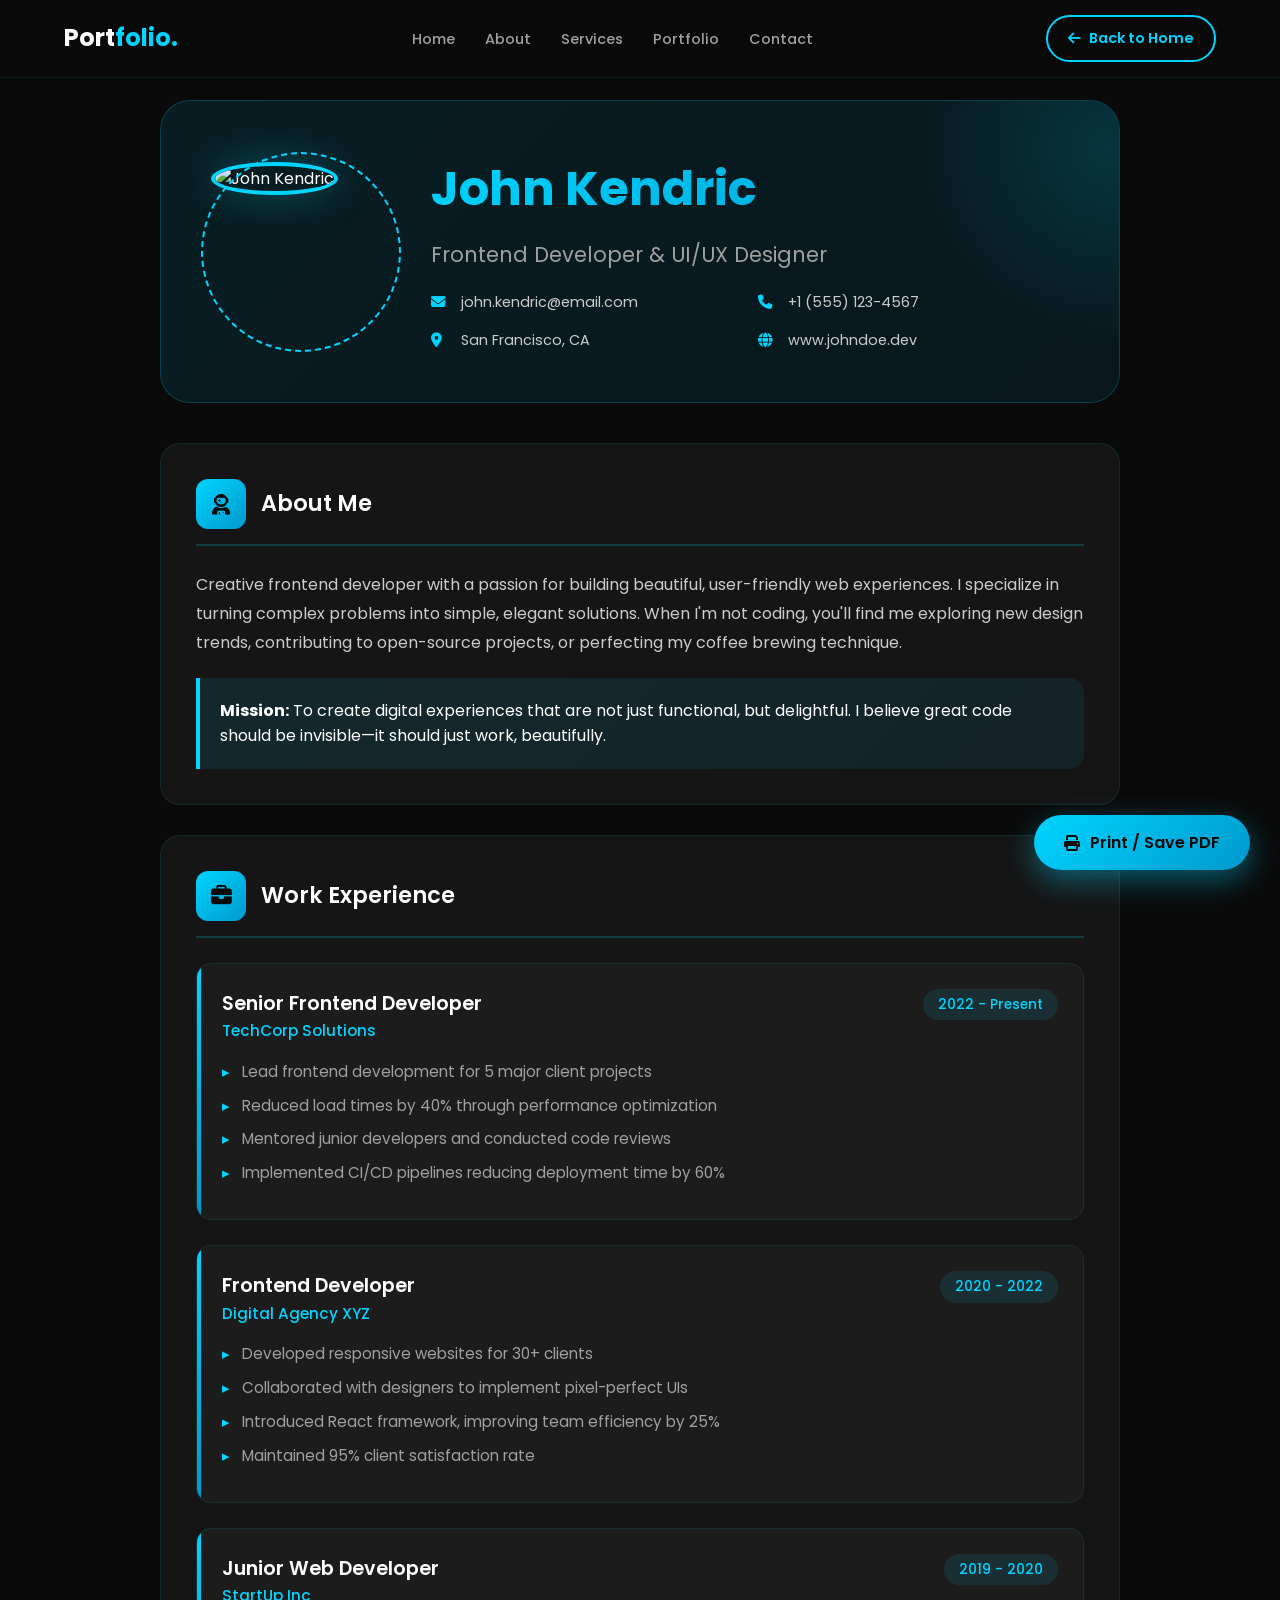
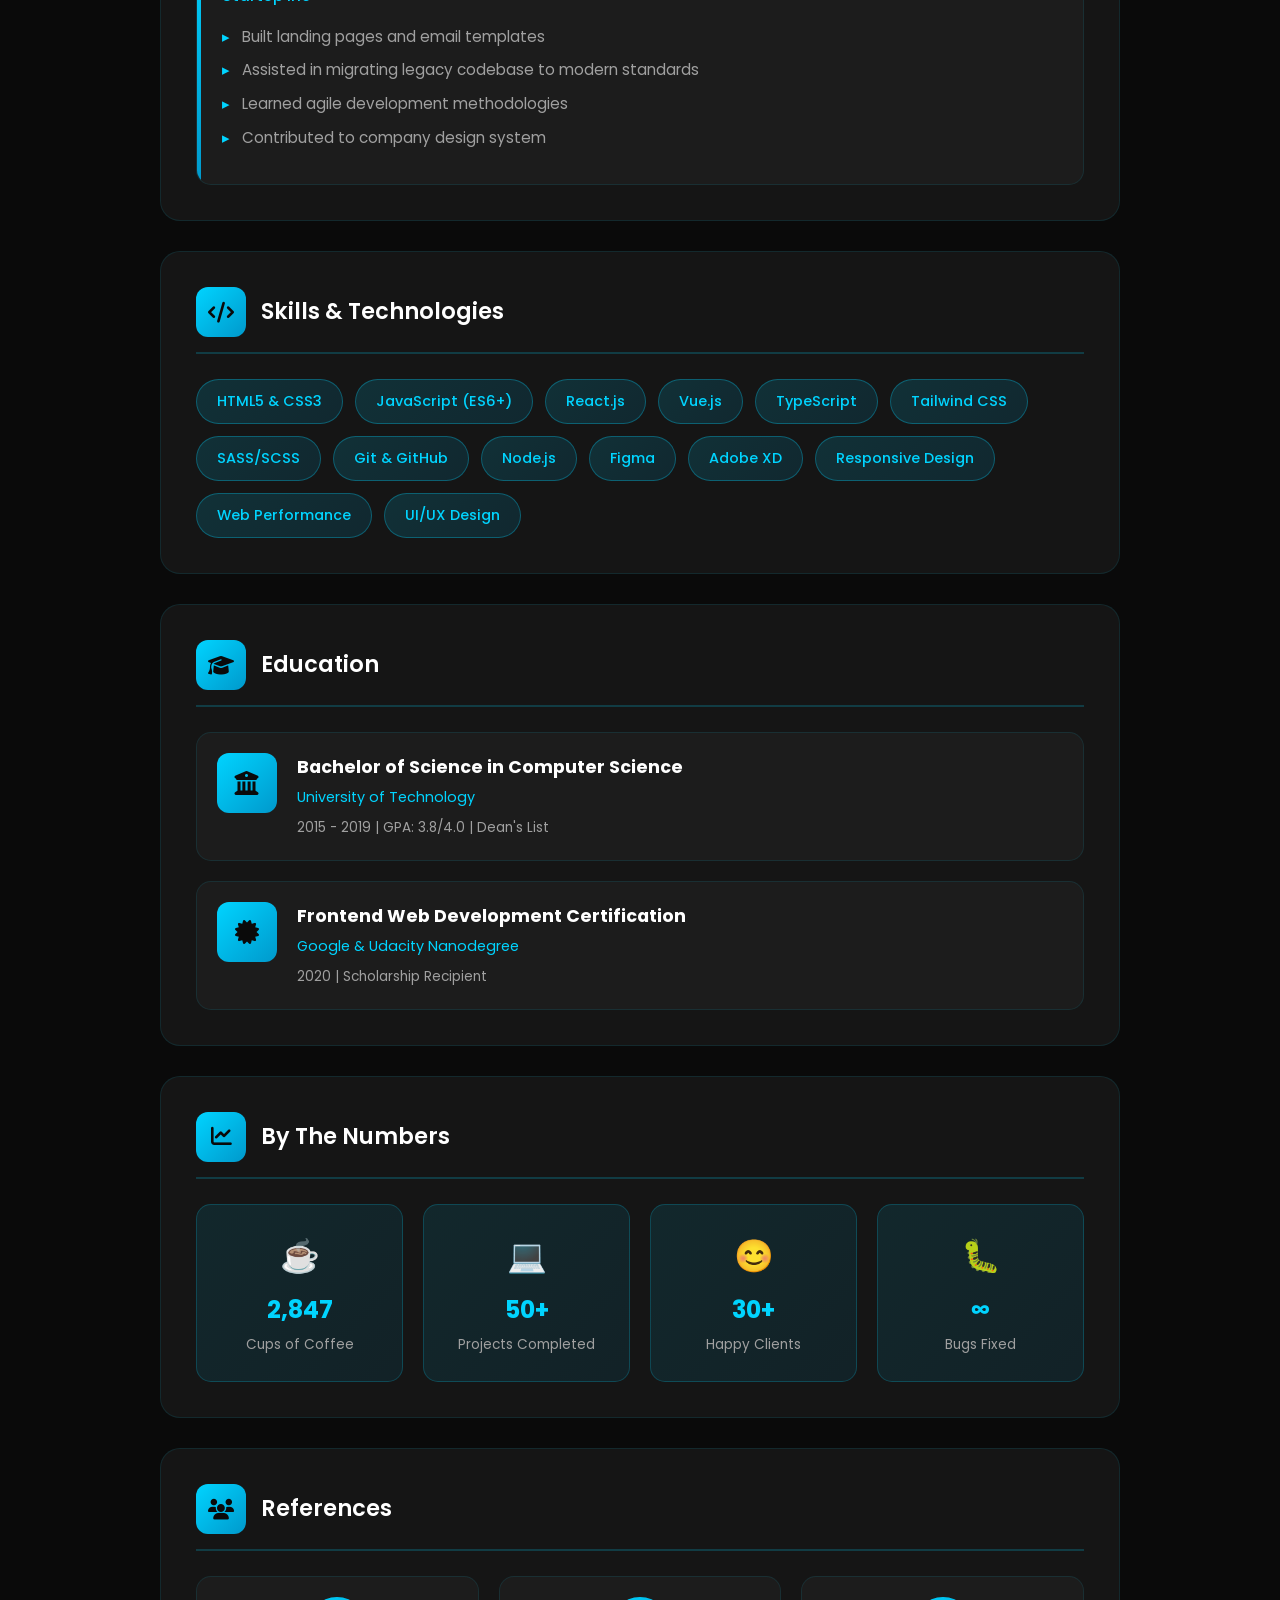
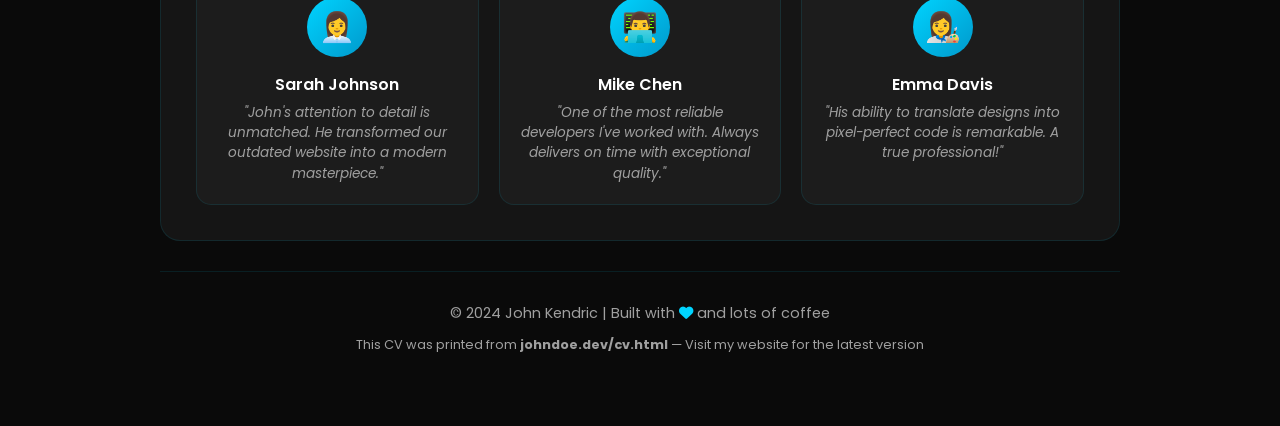
==== cv.html @ b143060a "first commit" ====
<!DOCTYPE html>
<html lang="en">
<head>
    <meta charset="UTF-8">
    <meta name="viewport" content="width=device-width, initial-scale=1.0">
    <title>John Kendric - CV</title>
    <link href="https://fonts.googleapis.com/css2?family=Poppins:wght@300;400;500;600;700&display=swap" rel="stylesheet">
    <link rel="stylesheet" href="https://cdnjs.cloudflare.com/ajax/libs/font-awesome/6.4.0/css/all.min.css">
    <style>
        * {
            margin: 0;
            padding: 0;
            box-sizing: border-box;
        }

        :root {
            --primary: #00d4ff;
            --primary-dark: #0099cc;
            --bg-dark: #0a0a0a;
            --bg-card: #151515;
            --text-white: #ffffff;
            --text-gray: #a0a0a0;
            --text-light: #cccccc;
        }

        body {
            font-family: 'Poppins', sans-serif;
            background: var(--bg-dark);
            color: var(--text-white);
            min-height: 100vh;
            line-height: 1.6;
        }

        /* Navigation Bar */
        .navbar {
            position: fixed;
            top: 0;
            left: 0;
            right: 0;
            background: rgba(10, 10, 10, 0.95);
            backdrop-filter: blur(20px);
            padding: 15px 5%;
            display: flex;
            justify-content: space-between;
            align-items: center;
            z-index: 1000;
            border-bottom: 1px solid rgba(0, 212, 255, 0.1);
        }

        .nav-logo {
            font-size: 1.5rem;
            font-weight: 700;
            color: var(--text-white);
            text-decoration: none;
        }

        .nav-logo span {
            color: var(--primary);
        }

        .nav-links {
            display: flex;
            gap: 30px;
            list-style: none;
        }

        .nav-links a {
            color: var(--text-gray);
            text-decoration: none;
            font-weight: 500;
            font-size: 0.9rem;
            transition: all 0.3s ease;
            position: relative;
        }

        .nav-links a:hover {
            color: var(--primary);
        }

        .nav-links a::after {
            content: '';
            position: absolute;
            bottom: -5px;
            left: 0;
            width: 0;
            height: 2px;
            background: var(--primary);
            transition: width 0.3s ease;
        }

        .nav-links a:hover::after {
            width: 100%;
        }

        .back-btn {
            display: flex;
            align-items: center;
            gap: 8px;
            background: transparent;
            border: 2px solid var(--primary);
            color: var(--primary);
            padding: 10px 20px;
            border-radius: 30px;
            text-decoration: none;
            font-weight: 600;
            font-size: 0.9rem;
            transition: all 0.3s ease;
            cursor: pointer;
        }

        .back-btn:hover {
            background: var(--primary);
            color: var(--bg-dark);
            transform: translateX(-5px);
        }

        /* Main Container */
        .cv-container {
            max-width: 1000px;
            margin: 0 auto;
            padding: 100px 20px 40px;
        }

        /* Hero Section */
        .cv-hero {
            background: linear-gradient(135deg, rgba(0, 212, 255, 0.1) 0%, rgba(0, 153, 204, 0.1) 100%);
            border: 1px solid rgba(0, 212, 255, 0.2);
            border-radius: 30px;
            padding: 50px;
            margin-bottom: 40px;
            position: relative;
            overflow: hidden;
        }

        .cv-hero::before {
            content: '';
            position: absolute;
            top: -50%;
            right: -20%;
            width: 400px;
            height: 400px;
            background: radial-gradient(circle, rgba(0, 212, 255, 0.15) 0%, transparent 70%);
            border-radius: 50%;
        }

        .hero-content {
            display: flex;
            gap: 40px;
            align-items: center;
            position: relative;
            z-index: 1;
        }

        .profile-section {
            flex-shrink: 0;
        }

        .profile-img-container {
            position: relative;
            width: 180px;
            height: 180px;
        }

        .profile-img {
            width: 100%;
            height: 100%;
            border-radius: 50%;
            object-fit: cover;
            border: 4px solid var(--primary);
            box-shadow: 0 0 40px rgba(0, 212, 255, 0.3);
        }

        .profile-ring {
            position: absolute;
            top: -10px;
            left: -10px;
            right: -10px;
            bottom: -10px;
            border: 2px dashed var(--primary);
            border-radius: 50%;
            animation: spin 20s linear infinite;
        }

        @keyframes spin {
            from { transform: rotate(0deg); }
            to { transform: rotate(360deg); }
        }

        .hero-text {
            flex: 1;
        }

        .name {
            font-size: 3rem;
            font-weight: 700;
            margin-bottom: 10px;
            background: linear-gradient(135deg, var(--primary) 0%, var(--primary-dark) 100%);
            -webkit-background-clip: text;
            -webkit-text-fill-color: transparent;
            background-clip: text;
        }

        .title {
            font-size: 1.3rem;
            color: var(--text-gray);
            margin-bottom: 20px;
        }

        .contact-grid {
            display: grid;
            grid-template-columns: repeat(2, 1fr);
            gap: 15px;
        }

        .contact-item {
            display: flex;
            align-items: center;
            gap: 10px;
            color: var(--text-light);
            font-size: 0.9rem;
        }

        .contact-item i {
            color: var(--primary);
            width: 20px;
        }

        /* Section Styling */
        .section {
            background: var(--bg-card);
            border-radius: 20px;
            padding: 35px;
            margin-bottom: 30px;
            border: 1px solid rgba(0, 212, 255, 0.1);
            transition: all 0.3s ease;
        }

        .section:hover {
            border-color: rgba(0, 212, 255, 0.3);
            transform: translateY(-5px);
            box-shadow: 0 20px 40px rgba(0, 0, 0, 0.3);
        }

        .section-header {
            display: flex;
            align-items: center;
            gap: 15px;
            margin-bottom: 25px;
            padding-bottom: 15px;
            border-bottom: 2px solid rgba(0, 212, 255, 0.2);
        }

        .section-icon {
            width: 50px;
            height: 50px;
            background: linear-gradient(135deg, var(--primary) 0%, var(--primary-dark) 100%);
            border-radius: 12px;
            display: flex;
            align-items: center;
            justify-content: center;
            font-size: 1.3rem;
            color: var(--bg-dark);
        }

        .section-title {
            font-size: 1.4rem;
            font-weight: 600;
            color: var(--text-white);
        }

        /* About Section */
        .about-text {
            color: var(--text-light);
            font-size: 1rem;
            line-height: 1.8;
        }

        .highlight-box {
            background: linear-gradient(135deg, rgba(0, 212, 255, 0.1) 0%, rgba(0, 153, 204, 0.1) 100%);
            border-left: 4px solid var(--primary);
            padding: 20px;
            border-radius: 0 15px 15px 0;
            margin-top: 20px;
        }

        /* Experience Cards */
        .experience-list {
            display: flex;
            flex-direction: column;
            gap: 25px;
        }

        .job-card {
            background: rgba(255, 255, 255, 0.03);
            border-radius: 15px;
            padding: 25px;
            border: 1px solid rgba(0, 212, 255, 0.1);
            position: relative;
            overflow: hidden;
            transition: all 0.3s ease;
        }

        .job-card::before {
            content: '';
            position: absolute;
            left: 0;
            top: 0;
            bottom: 0;
            width: 4px;
            background: linear-gradient(180deg, var(--primary) 0%, var(--primary-dark) 100%);
        }

        .job-card:hover {
            background: rgba(255, 255, 255, 0.05);
            transform: translateX(10px);
        }

        .job-header {
            display: flex;
            justify-content: space-between;
            align-items: start;
            margin-bottom: 15px;
            flex-wrap: wrap;
            gap: 10px;
        }

        .job-title {
            font-size: 1.2rem;
            font-weight: 600;
            color: var(--text-white);
        }

        .job-company {
            color: var(--primary);
            font-weight: 500;
            font-size: 0.95rem;
        }

        .job-date {
            background: rgba(0, 212, 255, 0.1);
            color: var(--primary);
            padding: 5px 15px;
            border-radius: 20px;
            font-size: 0.85rem;
            font-weight: 500;
        }

        .job-desc {
            color: var(--text-gray);
            font-size: 0.95rem;
            line-height: 1.7;
        }

        .job-desc ul {
            list-style: none;
            padding: 0;
        }

        .job-desc li {
            padding-left: 20px;
            position: relative;
            margin-bottom: 8px;
        }

        .job-desc li::before {
            content: '▸';
            position: absolute;
            left: 0;
            color: var(--primary);
        }

        /* Skills Grid */
        .skills-container {
            display: flex;
            flex-wrap: wrap;
            gap: 12px;
        }

        .skill-tag {
            background: linear-gradient(135deg, rgba(0, 212, 255, 0.15) 0%, rgba(0, 153, 204, 0.15) 100%);
            border: 1px solid rgba(0, 212, 255, 0.3);
            color: var(--primary);
            padding: 10px 20px;
            border-radius: 25px;
            font-size: 0.9rem;
            font-weight: 500;
            transition: all 0.3s ease;
            cursor: default;
        }

        .skill-tag:hover {
            background: var(--primary);
            color: var(--bg-dark);
            transform: scale(1.05);
        }

        /* Education */
        .education-list {
            display: flex;
            flex-direction: column;
            gap: 20px;
        }

        .edu-card {
            display: flex;
            gap: 20px;
            align-items: start;
            background: rgba(255, 255, 255, 0.03);
            padding: 20px;
            border-radius: 15px;
            border: 1px solid rgba(0, 212, 255, 0.1);
        }

        .edu-icon-box {
            width: 60px;
            height: 60px;
            background: linear-gradient(135deg, var(--primary) 0%, var(--primary-dark) 100%);
            border-radius: 12px;
            display: flex;
            align-items: center;
            justify-content: center;
            font-size: 1.5rem;
            color: var(--bg-dark);
            flex-shrink: 0;
        }

        .edu-content h4 {
            color: var(--text-white);
            margin-bottom: 5px;
            font-size: 1.1rem;
        }

        .edu-content p {
            color: var(--primary);
            font-size: 0.9rem;
            margin-bottom: 5px;
        }

        .edu-content small {
            color: var(--text-gray);
            font-size: 0.85rem;
        }

        /* Stats Grid */
        .stats-grid {
            display: grid;
            grid-template-columns: repeat(4, 1fr);
            gap: 20px;
        }

        .stat-card {
            background: linear-gradient(135deg, rgba(0, 212, 255, 0.1) 0%, rgba(0, 153, 204, 0.1) 100%);
            border: 1px solid rgba(0, 212, 255, 0.2);
            border-radius: 15px;
            padding: 25px;
            text-align: center;
            transition: all 0.3s ease;
        }

        .stat-card:hover {
            transform: translateY(-5px);
            border-color: var(--primary);
        }

        .stat-icon {
            font-size: 2rem;
            margin-bottom: 10px;
        }

        .stat-value {
            font-size: 1.5rem;
            font-weight: 700;
            color: var(--primary);
            display: block;
        }

        .stat-label {
            font-size: 0.85rem;
            color: var(--text-gray);
            margin-top: 5px;
        }

        /* References */
        .ref-grid {
            display: grid;
            grid-template-columns: repeat(3, 1fr);
            gap: 20px;
        }

        .ref-card {
            background: rgba(255, 255, 255, 0.03);
            border: 1px solid rgba(0, 212, 255, 0.1);
            border-radius: 15px;
            padding: 20px;
            text-align: center;
            transition: all 0.3s ease;
        }

        .ref-card:hover {
            border-color: var(--primary);
            transform: translateY(-5px);
        }

        .ref-avatar {
            width: 60px;
            height: 60px;
            border-radius: 50%;
            background: linear-gradient(135deg, var(--primary) 0%, var(--primary-dark) 100%);
            display: flex;
            align-items: center;
            justify-content: center;
            margin: 0 auto 15px;
            font-size: 1.8rem;
        }

        .ref-name {
            font-weight: 600;
            color: var(--text-white);
            margin-bottom: 5px;
        }

        .ref-quote {
            font-size: 0.85rem;
            color: var(--text-gray);
            font-style: italic;
            line-height: 1.5;
        }

        /* Print Button */
        .print-btn {
            position: fixed;
            bottom: 30px;
            right: 30px;
            background: linear-gradient(135deg, var(--primary) 0%, var(--primary-dark) 100%);
            color: var(--bg-dark);
            border: none;
            padding: 15px 30px;
            border-radius: 50px;
            font-family: 'Poppins', sans-serif;
            font-weight: 600;
            font-size: 1rem;
            cursor: pointer;
            box-shadow: 0 10px 30px rgba(0, 212, 255, 0.4);
            transition: all 0.3s ease;
            display: flex;
            align-items: center;
            gap: 10px;
            z-index: 999;
        }

        .print-btn:hover {
            transform: translateY(-5px);
            box-shadow: 0 15px 40px rgba(0, 212, 255, 0.5);
        }

        /* Footer */
        .cv-footer {
            text-align: center;
            padding: 30px;
            color: var(--text-gray);
            font-size: 0.9rem;
            border-top: 1px solid rgba(0, 212, 255, 0.1);
            margin-top: 20px;
        }

        /* Responsive */
        @media (max-width: 768px) {
            .navbar {
                padding: 15px 20px;
            }

            .nav-links {
                display: none;
            }

            .cv-container {
                padding: 80px 15px 20px;
            }

            .cv-hero {
                padding: 30px 20px;
            }

            .hero-content {
                flex-direction: column;
                text-align: center;
            }

            .profile-img-container {
                width: 150px;
                height: 150px;
            }

            .name {
                font-size: 2rem;
            }

            .contact-grid {
                grid-template-columns: 1fr;
            }

            .section {
                padding: 25px 20px;
            }

            .stats-grid {
                grid-template-columns: repeat(2, 1fr);
            }

            .ref-grid {
                grid-template-columns: 1fr;
            }

            .job-header {
                flex-direction: column;
            }

            .print-btn {
                bottom: 20px;
                right: 20px;
                padding: 12px 20px;
                font-size: 0.9rem;
            }
        }

        /* Print Styles */
        @media print {
            body {
                background: white;
                color: black;
            }

            .navbar {
                position: relative;
                background: white;
                border-bottom: 2px solid #00d4ff;
            }

            .nav-logo {
                color: black;
            }

            .back-btn {
                border-color: #00d4ff;
                color: #00d4ff;
            }

            .cv-container {
                padding: 20px;
            }

            .section {
                background: white;
                border: 2px solid #eee;
                page-break-inside: avoid;
            }

            .cv-hero {
                background: linear-gradient(135deg, #f0f9ff 0%, #e0f2fe 100%);
                border: 2px solid #00d4ff;
            }

            .job-card, .edu-card, .ref-card, .stat-card {
                background: #f9fafb;
                border: 1px solid #e5e7eb;
            }

            .skill-tag {
                background: #f0f9ff;
                border: 1px solid #00d4ff;
                color: #0099cc;
            }

            .name {
                background: none;
                -webkit-text-fill-color: #0099cc;
                color: #0099cc;
            }

            .section-title, .job-title, .edu-content h4, .ref-name {
                color: black;
            }

            .about-text, .job-desc, .contact-item, .stat-label, .ref-quote {
                color: #374151;
            }

            .print-btn {
                display: none;
            }

            .cv-footer {
                color: #6b7280;
                border-top: 2px solid #e5e7eb;
            }
        }
    </style>
<base target="_blank">
</head>
<body>
    <!-- Navigation -->
    <nav class="navbar">
        <a href="index.html" class="nav-logo">Port<span>folio.</span></a>
        <ul class="nav-links">
            <li><a href="index.html">Home</a></li>
            <li><a href="index.html#about">About</a></li>
            <li><a href="index.html#services">Services</a></li>
            <li><a href="index.html#portfolio">Portfolio</a></li>
            <li><a href="index.html#contact">Contact</a></li>
        </ul>
        <a href="index.html" class="back-btn">
            <i class="fas fa-arrow-left"></i> Back to Home
        </a>
    </nav>

    <!-- Main CV Container -->
    <div class="cv-container">
        <!-- Hero Section -->
        <div class="cv-hero">
            <div class="hero-content">
                <div class="profile-section">
                    <div class="profile-img-container">
                        <div class="profile-ring"></div>
                        <img src="https://images.unsplash.com/photo-1507003211169-0a1dd7228f2d?w=400&h=400&fit=crop&crop=face" alt="John Kendric" class="profile-img">
                    </div>
                </div>
                <div class="hero-text">
                    <h1 class="name">John Kendric</h1>
                    <p class="title">Frontend Developer & UI/UX Designer</p>
                    <div class="contact-grid">
                        <div class="contact-item">
                            <i class="fas fa-envelope"></i>
                            <span>john.kendric@email.com</span>
                        </div>
                        <div class="contact-item">
                            <i class="fas fa-phone"></i>
                            <span>+1 (555) 123-4567</span>
                        </div>
                        <div class="contact-item">
                            <i class="fas fa-map-marker-alt"></i>
                            <span>San Francisco, CA</span>
                        </div>
                        <div class="contact-item">
                            <i class="fas fa-globe"></i>
                            <span>www.johndoe.dev</span>
                        </div>
                    </div>
                </div>
            </div>
        </div>

        <!-- About Section -->
        <div class="section">
            <div class="section-header">
                <div class="section-icon">
                    <i class="fas fa-user-astronaut"></i>
                </div>
                <h2 class="section-title">About Me</h2>
            </div>
            <p class="about-text">
                Creative frontend developer with a passion for building beautiful, user-friendly web experiences. I specialize in turning complex problems into simple, elegant solutions. When I'm not coding, you'll find me exploring new design trends, contributing to open-source projects, or perfecting my coffee brewing technique.
            </p>
            <div class="highlight-box">
                <strong>Mission:</strong> To create digital experiences that are not just functional, but delightful. I believe great code should be invisible—it should just work, beautifully.
            </div>
        </div>

        <!-- Experience Section -->
        <div class="section">
            <div class="section-header">
                <div class="section-icon">
                    <i class="fas fa-briefcase"></i>
                </div>
                <h2 class="section-title">Work Experience</h2>
            </div>
            <div class="experience-list">
                <div class="job-card">
                    <div class="job-header">
                        <div>
                            <div class="job-title">Senior Frontend Developer</div>
                            <div class="job-company">TechCorp Solutions</div>
                        </div>
                        <div class="job-date">2022 - Present</div>
                    </div>
                    <div class="job-desc">
                        <ul>
                            <li>Lead frontend development for 5 major client projects</li>
                            <li>Reduced load times by 40% through performance optimization</li>
                            <li>Mentored junior developers and conducted code reviews</li>
                            <li>Implemented CI/CD pipelines reducing deployment time by 60%</li>
                        </ul>
                    </div>
                </div>

                <div class="job-card">
                    <div class="job-header">
                        <div>
                            <div class="job-title">Frontend Developer</div>
                            <div class="job-company">Digital Agency XYZ</div>
                        </div>
                        <div class="job-date">2020 - 2022</div>
                    </div>
                    <div class="job-desc">
                        <ul>
                            <li>Developed responsive websites for 30+ clients</li>
                            <li>Collaborated with designers to implement pixel-perfect UIs</li>
                            <li>Introduced React framework, improving team efficiency by 25%</li>
                            <li>Maintained 95% client satisfaction rate</li>
                        </ul>
                    </div>
                </div>

                <div class="job-card">
                    <div class="job-header">
                        <div>
                            <div class="job-title">Junior Web Developer</div>
                            <div class="job-company">StartUp Inc</div>
                        </div>
                        <div class="job-date">2019 - 2020</div>
                    </div>
                    <div class="job-desc">
                        <ul>
                            <li>Built landing pages and email templates</li>
                            <li>Assisted in migrating legacy codebase to modern standards</li>
                            <li>Learned agile development methodologies</li>
                            <li>Contributed to company design system</li>
                        </ul>
                    </div>
                </div>
            </div>
        </div>

        <!-- Skills Section -->
        <div class="section">
            <div class="section-header">
                <div class="section-icon">
                    <i class="fas fa-code"></i>
                </div>
                <h2 class="section-title">Skills & Technologies</h2>
            </div>
            <div class="skills-container">
                <span class="skill-tag">HTML5 & CSS3</span>
                <span class="skill-tag">JavaScript (ES6+)</span>
                <span class="skill-tag">React.js</span>
                <span class="skill-tag">Vue.js</span>
                <span class="skill-tag">TypeScript</span>
                <span class="skill-tag">Tailwind CSS</span>
                <span class="skill-tag">SASS/SCSS</span>
                <span class="skill-tag">Git & GitHub</span>
                <span class="skill-tag">Node.js</span>
                <span class="skill-tag">Figma</span>
                <span class="skill-tag">Adobe XD</span>
                <span class="skill-tag">Responsive Design</span>
                <span class="skill-tag">Web Performance</span>
                <span class="skill-tag">UI/UX Design</span>
            </div>
        </div>

        <!-- Education Section -->
        <div class="section">
            <div class="section-header">
                <div class="section-icon">
                    <i class="fas fa-graduation-cap"></i>
                </div>
                <h2 class="section-title">Education</h2>
            </div>
            <div class="education-list">
                <div class="edu-card">
                    <div class="edu-icon-box">
                        <i class="fas fa-university"></i>
                    </div>
                    <div class="edu-content">
                        <h4>Bachelor of Science in Computer Science</h4>
                        <p>University of Technology</p>
                        <small>2015 - 2019 | GPA: 3.8/4.0 | Dean's List</small>
                    </div>
                </div>
                <div class="edu-card">
                    <div class="edu-icon-box">
                        <i class="fas fa-certificate"></i>
                    </div>
                    <div class="edu-content">
                        <h4>Frontend Web Development Certification</h4>
                        <p>Google & Udacity Nanodegree</p>
                        <small>2020 | Scholarship Recipient</small>
                    </div>
                </div>
            </div>
        </div>

        <!-- Stats Section -->
        <div class="section">
            <div class="section-header">
                <div class="section-icon">
                    <i class="fas fa-chart-line"></i>
                </div>
                <h2 class="section-title">By The Numbers</h2>
            </div>
            <div class="stats-grid">
                <div class="stat-card">
                    <div class="stat-icon">☕</div>
                    <span class="stat-value">2,847</span>
                    <div class="stat-label">Cups of Coffee</div>
                </div>
                <div class="stat-card">
                    <div class="stat-icon">💻</div>
                    <span class="stat-value">50+</span>
                    <div class="stat-label">Projects Completed</div>
                </div>
                <div class="stat-card">
                    <div class="stat-icon">😊</div>
                    <span class="stat-value">30+</span>
                    <div class="stat-label">Happy Clients</div>
                </div>
                <div class="stat-card">
                    <div class="stat-icon">🐛</div>
                    <span class="stat-value">∞</span>
                    <div class="stat-label">Bugs Fixed</div>
                </div>
            </div>
        </div>

        <!-- References Section -->
        <div class="section">
            <div class="section-header">
                <div class="section-icon">
                    <i class="fas fa-users"></i>
                </div>
                <h2 class="section-title">References</h2>
            </div>
            <div class="ref-grid">
                <div class="ref-card">
                    <div class="ref-avatar">👩‍💼</div>
                    <div class="ref-name">Sarah Johnson</div>
                    <div class="ref-quote">"John's attention to detail is unmatched. He transformed our outdated website into a modern masterpiece."</div>
                </div>
                <div class="ref-card">
                    <div class="ref-avatar">👨‍💻</div>
                    <div class="ref-name">Mike Chen</div>
                    <div class="ref-quote">"One of the most reliable developers I've worked with. Always delivers on time with exceptional quality."</div>
                </div>
                <div class="ref-card">
                    <div class="ref-avatar">👩‍🎨</div>
                    <div class="ref-name">Emma Davis</div>
                    <div class="ref-quote">"His ability to translate designs into pixel-perfect code is remarkable. A true professional!"</div>
                </div>
            </div>
        </div>

        <!-- Footer -->
        <div class="cv-footer">
            <p>© 2024 John Kendric | Built with <i class="fas fa-heart" style="color: var(--primary);"></i> and lots of coffee</p>
            <p style="margin-top: 10px; font-size: 0.8rem;">This CV was printed from <strong>johndoe.dev/cv.html</strong> — Visit my website for the latest version</p>
        </div>
    </div>

    <!-- Print Button -->
    <button class="print-btn" onclick="window.print()">
        <i class="fas fa-print"></i> Print / Save PDF
    </button>
</body>
</html>
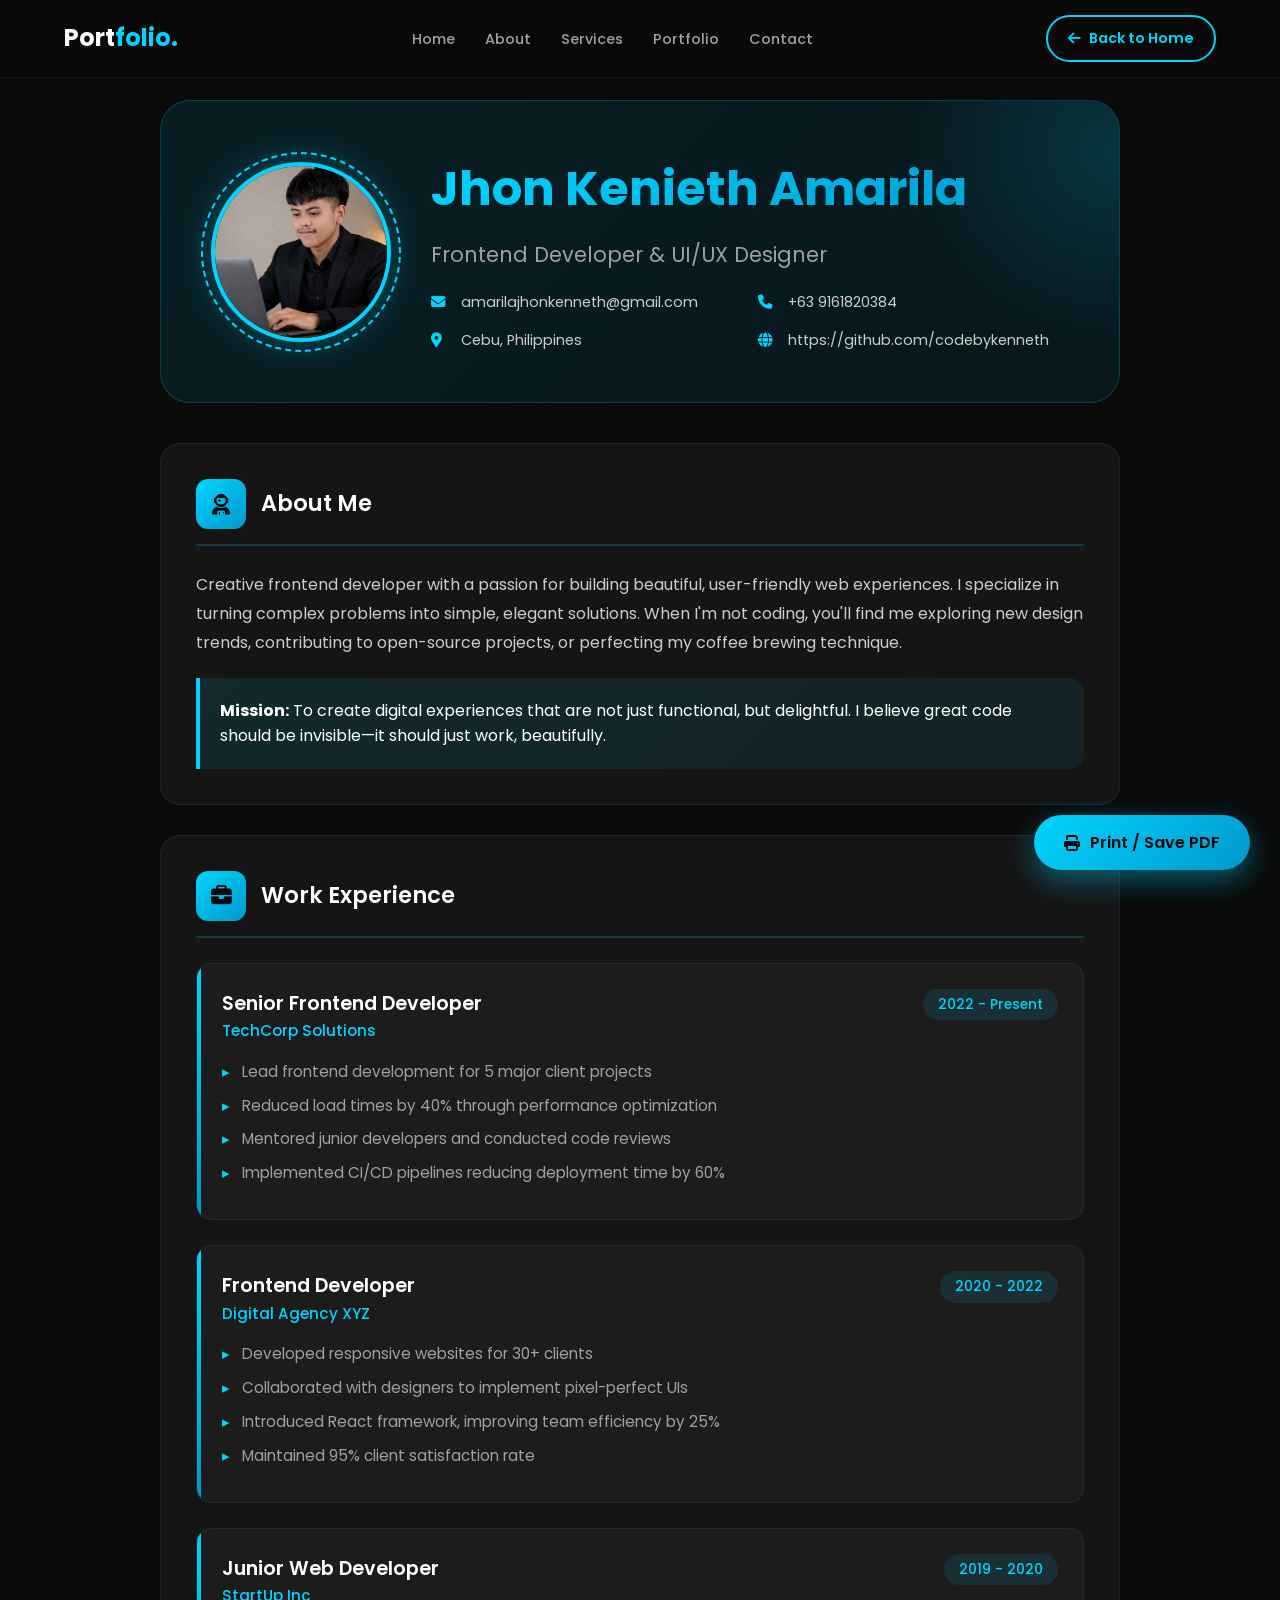
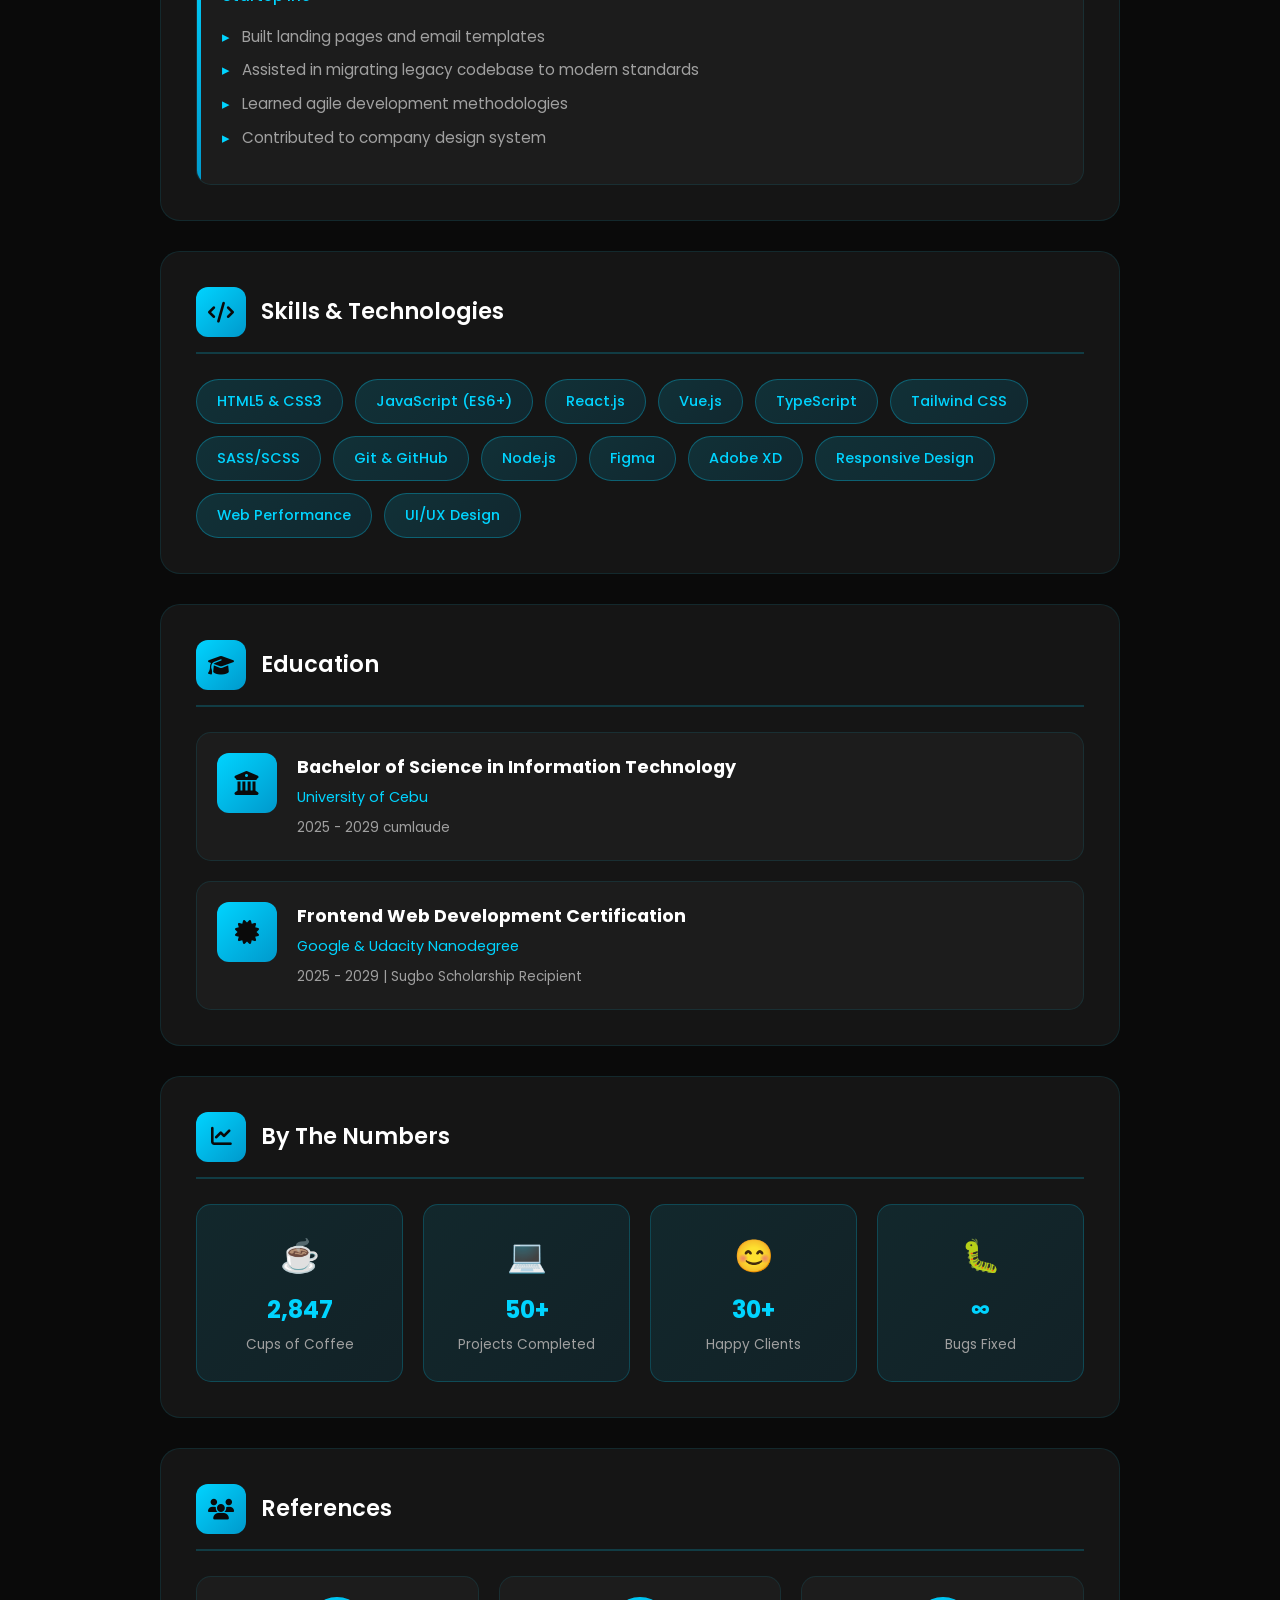
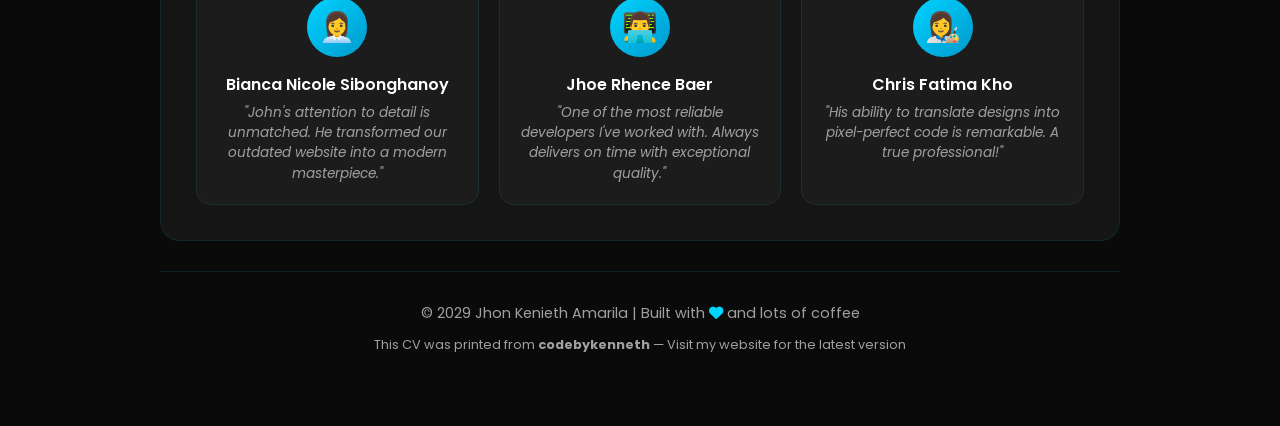
==== commit e245f22c: "second commit" ====
--- a/cv.html
+++ b/cv.html
@@ -3,7 +3,7 @@
 <head>
     <meta charset="UTF-8">
     <meta name="viewport" content="width=device-width, initial-scale=1.0">
-    <title>John Kendric - CV</title>
+    <title>Jhon Kenieth Amarila</title>
     <link href="https://fonts.googleapis.com/css2?family=Poppins:wght@300;400;500;600;700&display=swap" rel="stylesheet">
     <link rel="stylesheet" href="https://cdnjs.cloudflare.com/ajax/libs/font-awesome/6.4.0/css/all.min.css">
     <style>
@@ -721,28 +721,28 @@
                 <div class="profile-section">
                     <div class="profile-img-container">
                         <div class="profile-ring"></div>
-                        <img src="https://images.unsplash.com/photo-1507003211169-0a1dd7228f2d?w=400&h=400&fit=crop&crop=face" alt="John Kendric" class="profile-img">
+                        <img src="image/me.png" alt="Jhon Kenieth Amarila" class="profile-img">
                     </div>
                 </div>
                 <div class="hero-text">
-                    <h1 class="name">John Kendric</h1>
+                    <h1 class="name">Jhon Kenieth Amarila</h1>
                     <p class="title">Frontend Developer & UI/UX Designer</p>
                     <div class="contact-grid">
                         <div class="contact-item">
                             <i class="fas fa-envelope"></i>
-                            <span>john.kendric@email.com</span>
+                            <span>amarilajhonkenneth@gmail.com</span>
                         </div>
                         <div class="contact-item">
                             <i class="fas fa-phone"></i>
-                            <span>+1 (555) 123-4567</span>
+                            <span>+63 9161820384</span>
                         </div>
                         <div class="contact-item">
                             <i class="fas fa-map-marker-alt"></i>
-                            <span>San Francisco, CA</span>
+                            <span>Cebu, Philippines</span>
                         </div>
                         <div class="contact-item">
                             <i class="fas fa-globe"></i>
-                            <span>www.johndoe.dev</span>
+                            <span>https://github.com/codebykenneth</span>
                         </div>
                     </div>
                 </div>
@@ -870,9 +870,9 @@
                         <i class="fas fa-university"></i>
                     </div>
                     <div class="edu-content">
-                        <h4>Bachelor of Science in Computer Science</h4>
-                        <p>University of Technology</p>
-                        <small>2015 - 2019 | GPA: 3.8/4.0 | Dean's List</small>
+                        <h4>Bachelor of Science in Information Technology</h4>
+                        <p>University of Cebu</p>
+                        <small>2025 - 2029 cumlaude </small>
                     </div>
                 </div>
                 <div class="edu-card">
@@ -882,7 +882,7 @@
                     <div class="edu-content">
                         <h4>Frontend Web Development Certification</h4>
                         <p>Google & Udacity Nanodegree</p>
-                        <small>2020 | Scholarship Recipient</small>
+                        <small>2025 - 2029 |  Sugbo Scholarship Recipient</small>
                     </div>
                 </div>
             </div>
@@ -931,17 +931,17 @@
             <div class="ref-grid">
                 <div class="ref-card">
                     <div class="ref-avatar">👩‍💼</div>
-                    <div class="ref-name">Sarah Johnson</div>
+                    <div class="ref-name">Bianca Nicole Sibonghanoy</div>
                     <div class="ref-quote">"John's attention to detail is unmatched. He transformed our outdated website into a modern masterpiece."</div>
                 </div>
                 <div class="ref-card">
                     <div class="ref-avatar">👨‍💻</div>
-                    <div class="ref-name">Mike Chen</div>
+                    <div class="ref-name">Jhoe Rhence Baer</div>
                     <div class="ref-quote">"One of the most reliable developers I've worked with. Always delivers on time with exceptional quality."</div>
                 </div>
                 <div class="ref-card">
                     <div class="ref-avatar">👩‍🎨</div>
-                    <div class="ref-name">Emma Davis</div>
+                    <div class="ref-name">Chris Fatima Kho</div>
                     <div class="ref-quote">"His ability to translate designs into pixel-perfect code is remarkable. A true professional!"</div>
                 </div>
             </div>
@@ -949,8 +949,8 @@
 
         <!-- Footer -->
         <div class="cv-footer">
-            <p>© 2024 John Kendric | Built with <i class="fas fa-heart" style="color: var(--primary);"></i> and lots of coffee</p>
-            <p style="margin-top: 10px; font-size: 0.8rem;">This CV was printed from <strong>johndoe.dev/cv.html</strong> — Visit my website for the latest version</p>
+            <p>© 2029 Jhon Kenieth Amarila | Built with <i class="fas fa-heart" style="color: var(--primary);"></i> and lots of coffee</p>
+            <p style="margin-top: 10px; font-size: 0.8rem;">This CV was printed from <strong>codebykenneth</strong> — Visit my website for the latest version</p>
         </div>
     </div>
 
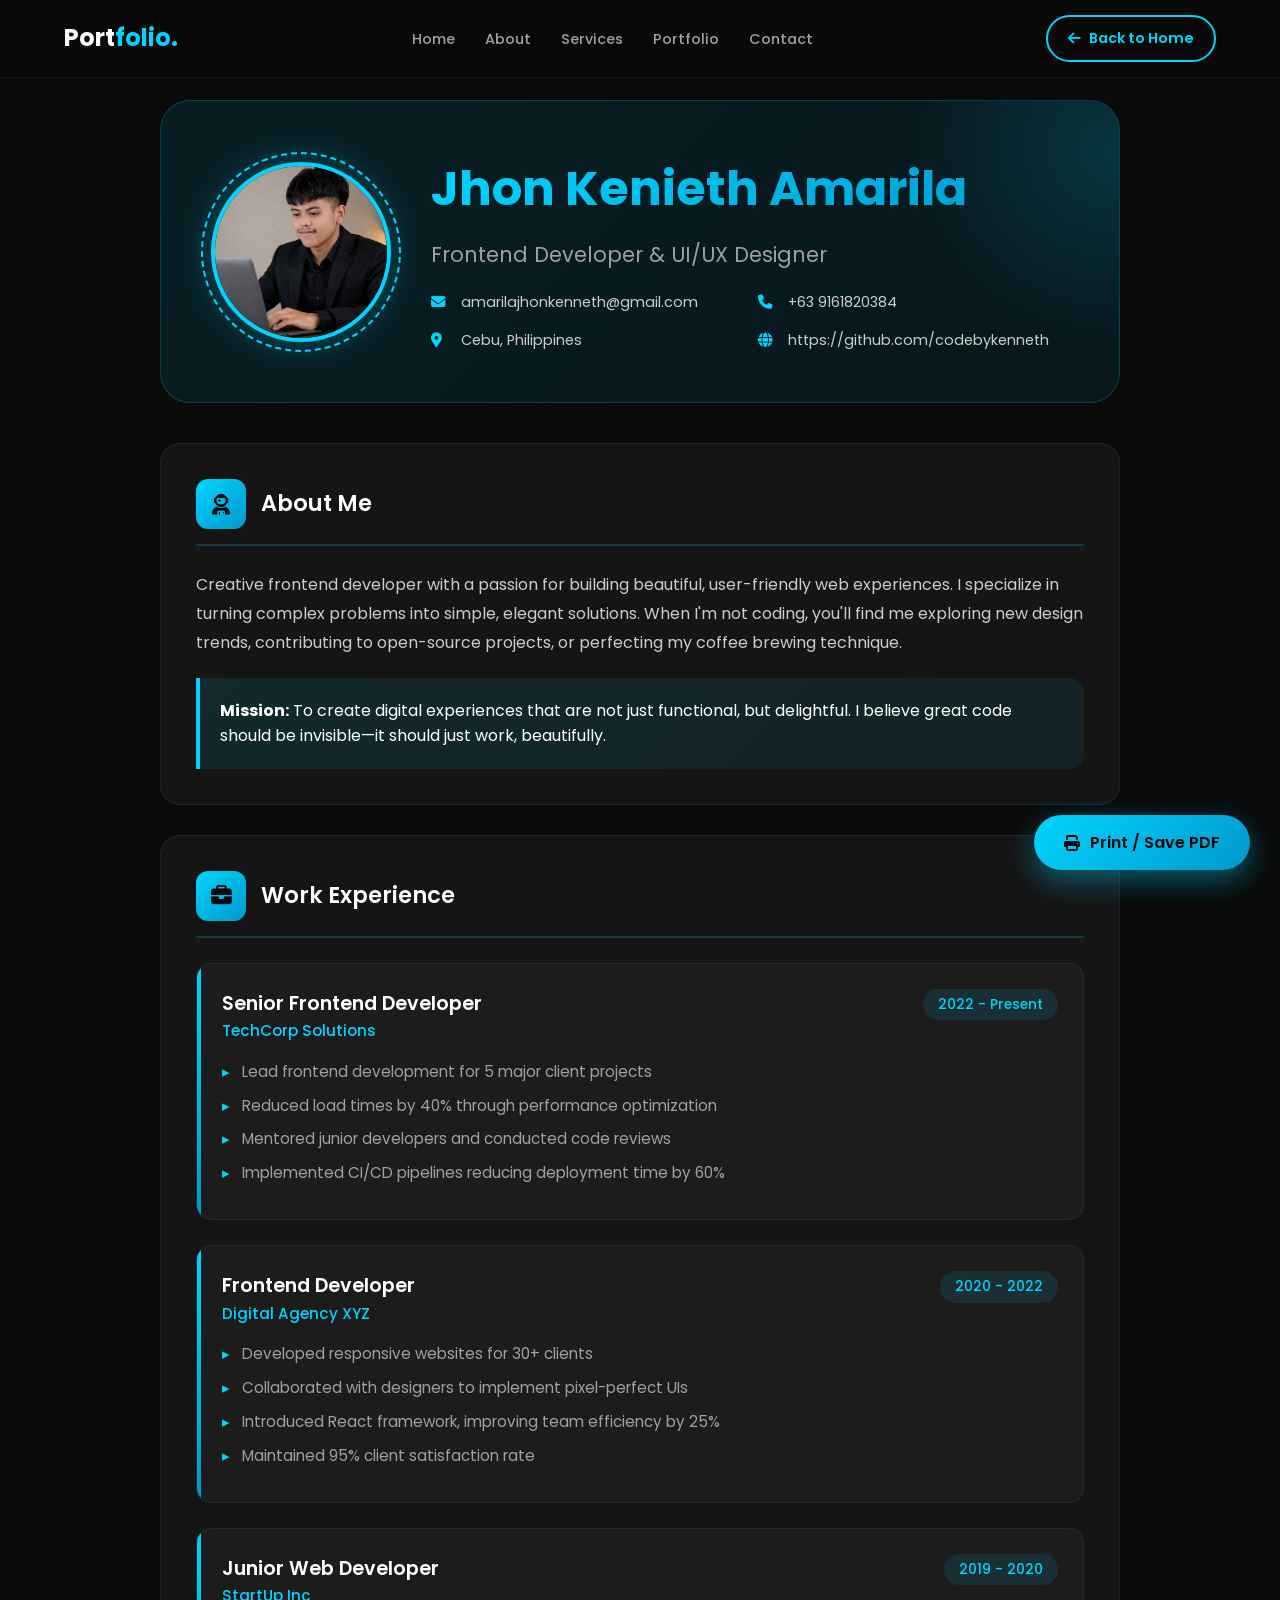
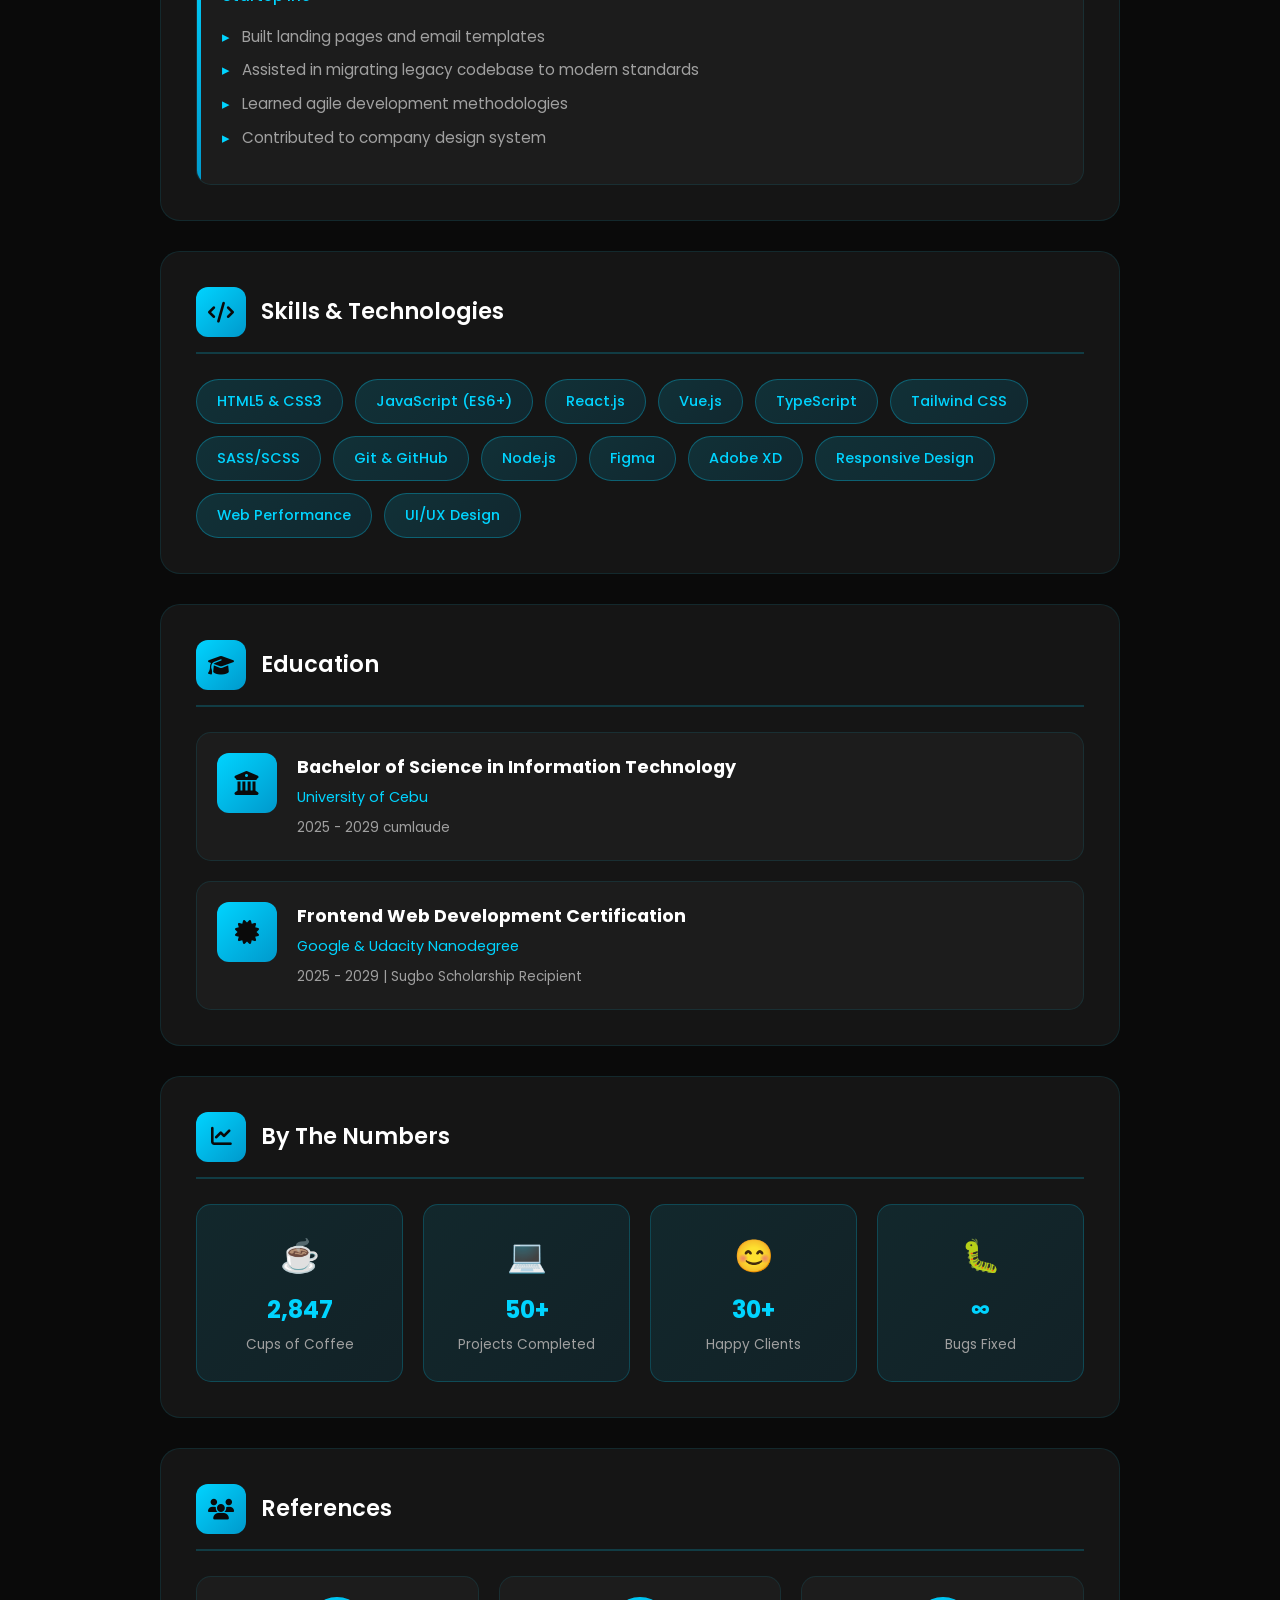
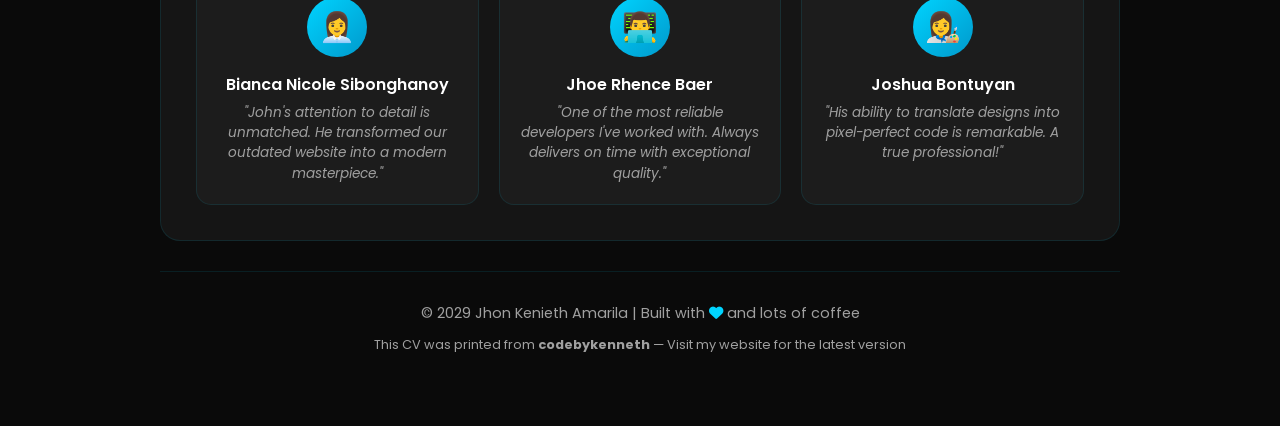
==== commit ea7ac857: "third commit" ====
--- a/cv.html
+++ b/cv.html
@@ -941,7 +941,7 @@
                 </div>
                 <div class="ref-card">
                     <div class="ref-avatar">👩‍🎨</div>
-                    <div class="ref-name">Chris Fatima Kho</div>
+                    <div class="ref-name">Joshua Bontuyan</div>
                     <div class="ref-quote">"His ability to translate designs into pixel-perfect code is remarkable. A true professional!"</div>
                 </div>
             </div>
